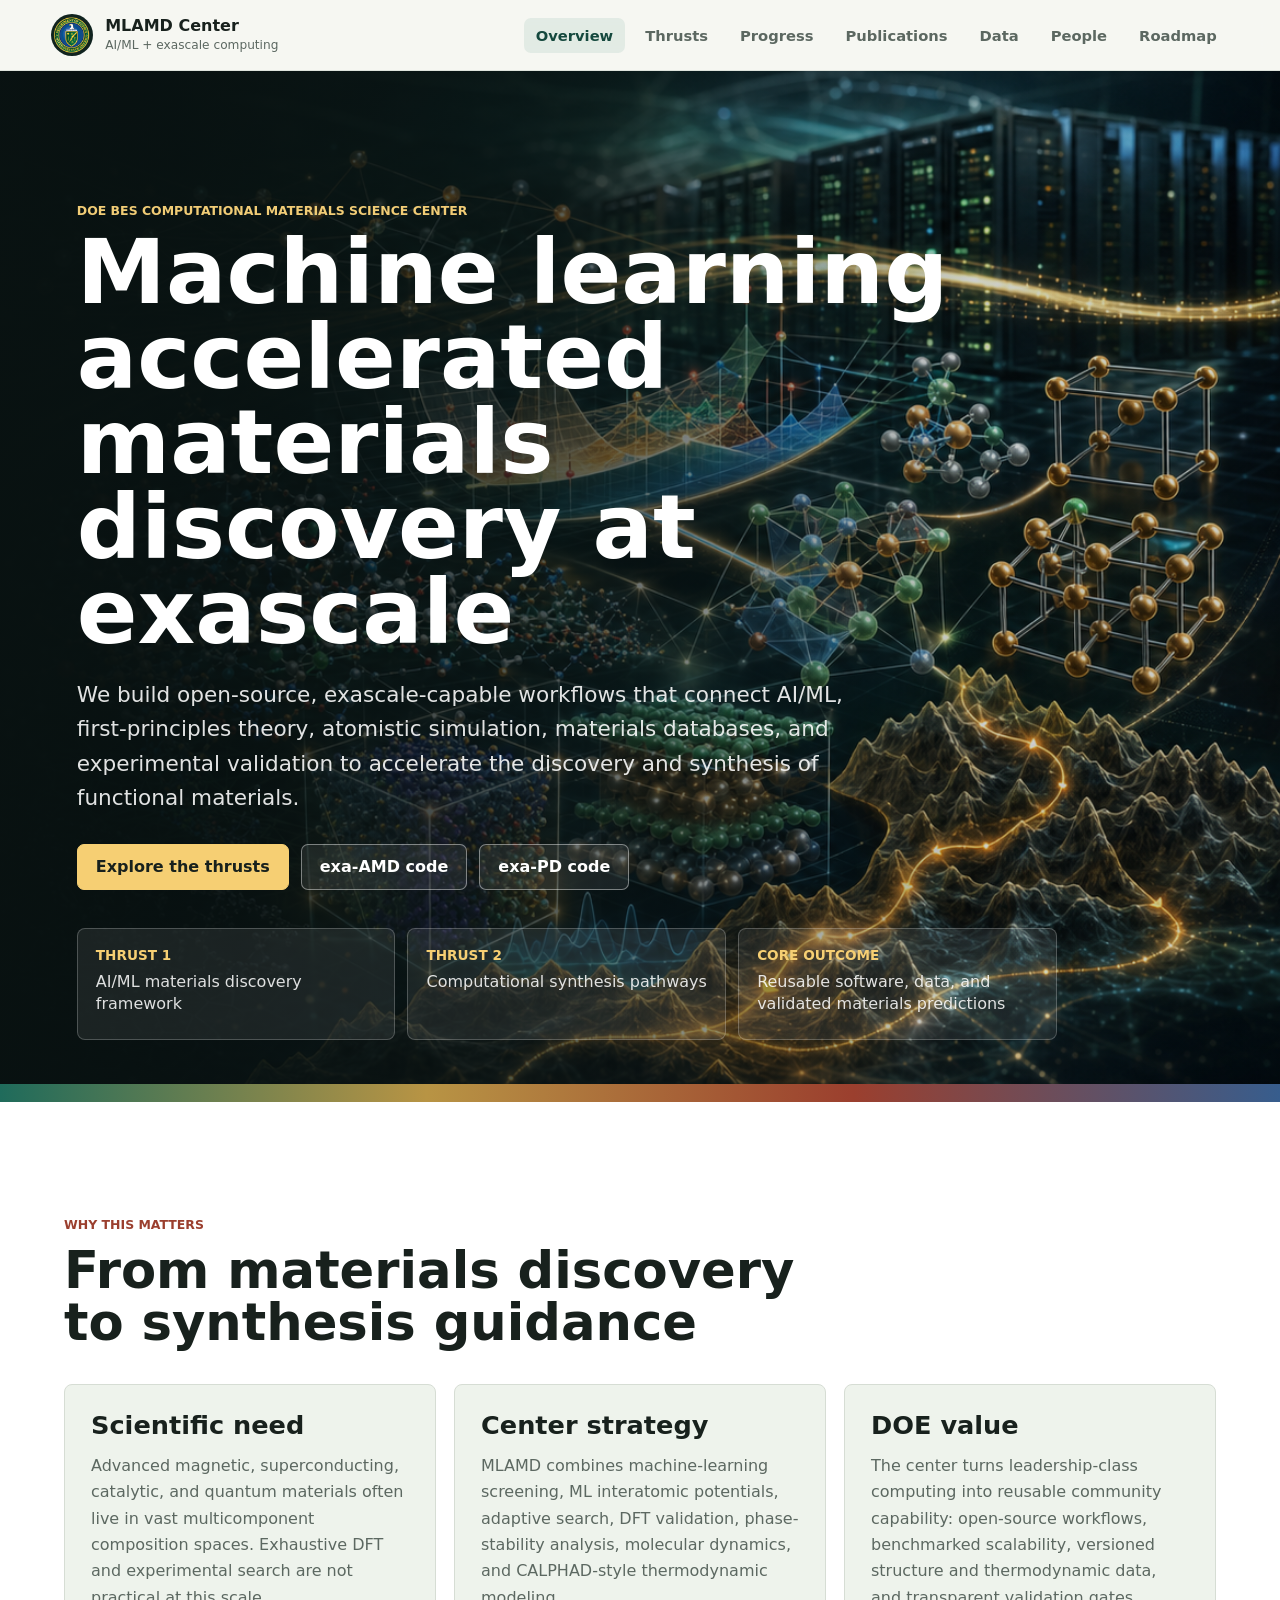
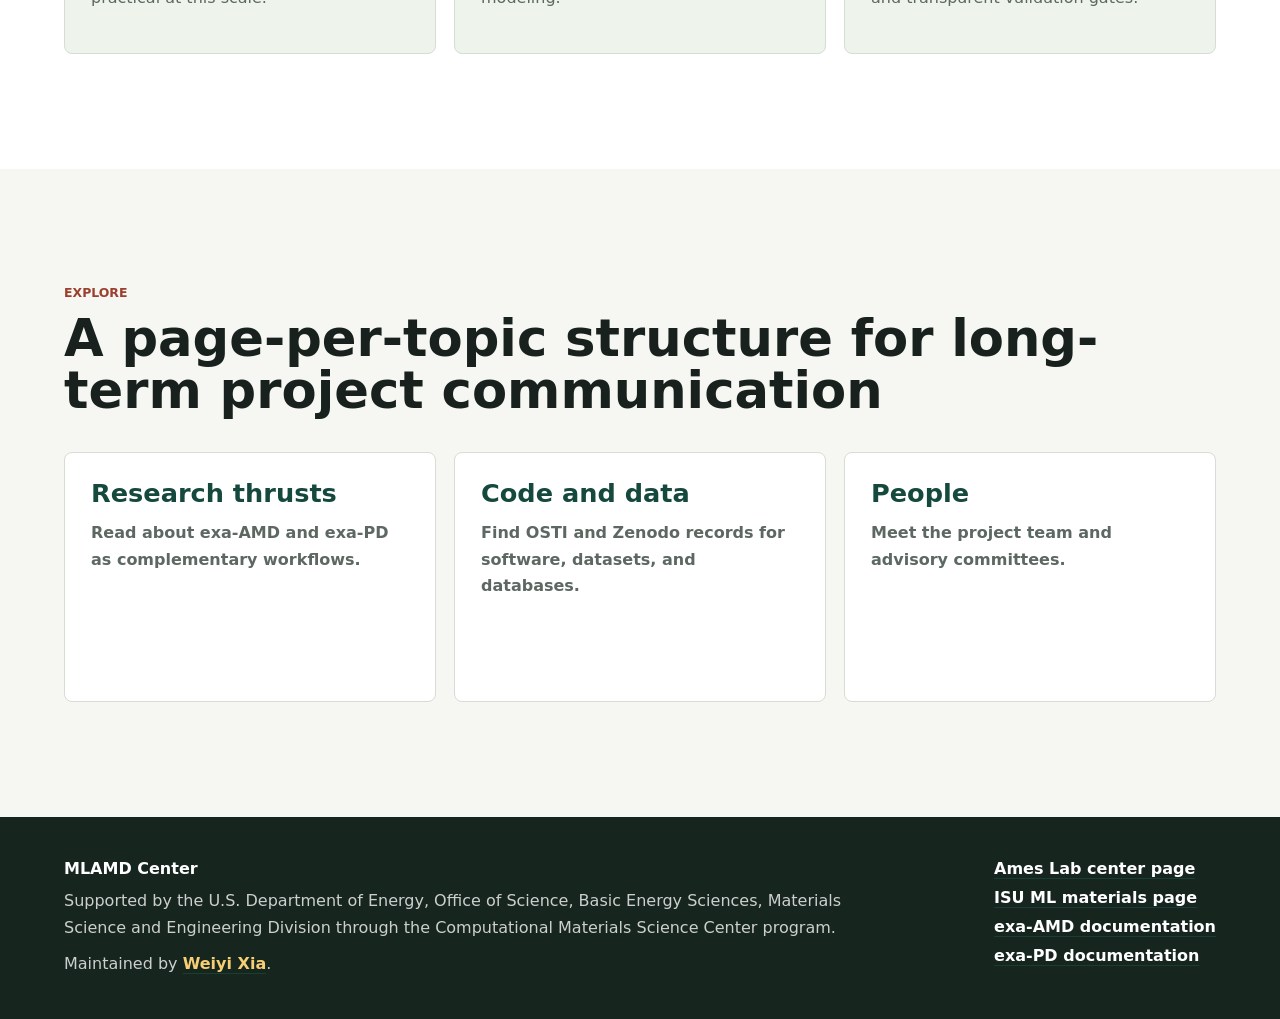
==== index.html @ cbc858d2 "Publish MLAMD center website" ====
<!doctype html>
<html lang="en">
  <head>
    <meta charset="utf-8" />
    <meta name="viewport" content="width=device-width, initial-scale=1" />
    <title>MLAMD Center | MLAMD Center</title>
    <meta name="description" content="Scientific project site for the DOE BES MLAMD Center." />
    <link rel="stylesheet" href="styles.css" />
  </head>
  <body>
    <header class="site-header">
      <a class="brand" href="index.html" aria-label="MLAMD Center home">
        <img class="brand-logo" src="assets/doe-seal.png" alt="U.S. Department of Energy seal" />
        <span>
          <strong>MLAMD Center</strong>
          <small>AI/ML + exascale computing</small>
        </span>
      </a>
      <nav class="main-nav" aria-label="Primary navigation">
        <a class="is-active" href="index.html">Overview</a>
        <a href="thrusts.html">Thrusts</a>
        <a href="progress.html">Progress</a>
        <a href="publications.html">Publications</a>
        <a href="data.html">Data</a>
        <a href="people.html">People</a>
        <a href="roadmap.html">Roadmap</a>
      </nav>
    </header>
    <main id="top">
      <section class="hero" aria-label="Project overview">
        <div class="hero-content">
          <p class="eyebrow">DOE BES Computational Materials Science Center</p>
          <h1>Machine learning accelerated materials discovery at exascale</h1>
          <p class="lead">
            We build open-source, exascale-capable workflows that connect AI/ML, first-principles theory,
            atomistic simulation, materials databases, and experimental validation to accelerate the discovery
            and synthesis of functional materials.
          </p>
          <div class="hero-actions">
            <a class="button primary" href="thrusts.html">Explore the thrusts</a>
            <a class="button secondary" href="https://github.com/ML-AMD/exa-amd">exa-AMD code</a>
            <a class="button secondary" href="https://github.com/ML-AMD/exa-pd">exa-PD code</a>
          </div>
          <div class="hero-facts" aria-label="Project facts">
            <a class="hero-fact" href="thrusts.html#thrust-1">
              <span class="hero-fact-title">Thrust 1</span>
              <span>AI/ML materials discovery framework</span>
            </a>
            <a class="hero-fact" href="thrusts.html#thrust-2">
              <span class="hero-fact-title">Thrust 2</span>
              <span>Computational synthesis pathways</span>
            </a>
            <a class="hero-fact" href="data.html">
              <span class="hero-fact-title">Core outcome</span>
              <span>Reusable software, data, and validated materials predictions</span>
            </a>
          </div>
        </div>
      </section>

      
      <section id="overview" class="section overview">
        <div class="section-heading">
          <p class="eyebrow">Why this matters</p>
          <h2>From materials discovery to synthesis guidance</h2>
        </div>
        <div class="overview-grid">
          <article class="feature-block">
            <h3>Scientific need</h3>
            <p>
              Advanced magnetic, superconducting, catalytic, and quantum materials often live in vast multicomponent
              composition spaces. Exhaustive DFT and experimental search are not practical at this scale.
            </p>
          </article>
          <article class="feature-block">
            <h3>Center strategy</h3>
            <p>
              MLAMD combines machine-learning screening, ML interatomic potentials, adaptive search, DFT validation,
              phase-stability analysis, molecular dynamics, and CALPHAD-style thermodynamic modeling.
            </p>
          </article>
          <article class="feature-block">
            <h3>DOE value</h3>
            <p>
              The center turns leadership-class computing into reusable community capability: open-source workflows,
              benchmarked scalability, versioned structure and thermodynamic data, and transparent validation gates.
            </p>
          </article>
        </div>
      </section>

      
      <section class="section overview">
        <div class="section-heading wide">
          <p class="eyebrow">Explore</p>
          <h2>A page-per-topic structure for long-term project communication</h2>
        </div>
        <div class="overview-grid page-gateway">
          <a class="feature-block" href="thrusts.html"><h3>Research thrusts</h3><p>Read about exa-AMD and exa-PD as complementary workflows.</p></a>
          <a class="feature-block" href="data.html"><h3>Code and data</h3><p>Find OSTI and Zenodo records for software, datasets, and databases.</p></a>
          <a class="feature-block" href="people.html"><h3>People</h3><p>Meet the project team and advisory committees.</p></a>
        </div>
      </section>
    </main>
    <footer class="site-footer">
      <div>
        <strong>MLAMD Center</strong>
        <p>Supported by the U.S. Department of Energy, Office of Science, Basic Energy Sciences, Materials Science and Engineering Division through the Computational Materials Science Center program.</p>
        <p class="maintainer">Maintained by <a href="https://shdejavu.github.io/">Weiyi Xia</a>.</p>
      </div>
      <nav aria-label="Related links">
        <a href="https://www.ameslab.gov/machine-learning-accelerated-materials-discovery-center">Ames Lab center page</a>
        <a href="https://ml-material.physics.iastate.edu/">ISU ML materials page</a>
        <a href="https://ml-amd.github.io/exa-amd/">exa-AMD documentation</a>
        <a href="https://ml-amd.github.io/exa-pd/">exa-PD documentation</a>
      </nav>
    </footer>
    <script src="app.js"></script>
  </body>
</html>
---- styles.css ----
:root {
  color-scheme: light;
  --bg: #f6f7f2;
  --surface: #ffffff;
  --surface-soft: #eef3ec;
  --figure-bg: #ffffff;
  --ink: #18211d;
  --muted: #5c6861;
  --line: #d6ddd4;
  --green: #1f6b5b;
  --green-dark: #15493e;
  --rust: #9b3f2e;
  --gold: #b89444;
  --blue: #375d8d;
  --shadow: 0 18px 45px rgba(19, 28, 24, 0.12);
  font-family:
    Inter, ui-sans-serif, system-ui, -apple-system, BlinkMacSystemFont, "Segoe UI",
    sans-serif;
}

* {
  box-sizing: border-box;
}

html {
  scroll-behavior: smooth;
}

body {
  margin: 0;
  background: var(--bg);
  color: var(--ink);
  letter-spacing: 0;
}

img {
  display: block;
  width: 100%;
}

a {
  color: inherit;
  text-decoration-color: rgba(31, 107, 91, 0.38);
  text-underline-offset: 0.22em;
}

a:hover {
  text-decoration-color: currentColor;
}

.site-header {
  position: sticky;
  top: 0;
  z-index: 30;
  display: flex;
  align-items: center;
  justify-content: space-between;
  gap: 24px;
  padding: 14px clamp(18px, 4vw, 52px);
  background: rgba(246, 247, 242, 0.92);
  border-bottom: 1px solid rgba(214, 221, 212, 0.75);
  backdrop-filter: blur(14px);
}

.brand {
  display: inline-flex;
  align-items: center;
  gap: 12px;
  min-width: 220px;
  text-decoration: none;
}

.brand-logo {
  width: 42px;
  height: 42px;
  object-fit: contain;
  border-radius: 999px;
  background: #10231f;
}

.brand strong,
.brand small {
  display: block;
  line-height: 1.05;
}

.brand small {
  margin-top: 4px;
  color: var(--muted);
  font-size: 0.76rem;
}

.main-nav {
  display: flex;
  align-items: center;
  justify-content: flex-end;
  flex-wrap: wrap;
  gap: 8px;
}

.main-nav a {
  padding: 9px 12px;
  border-radius: 7px;
  color: var(--muted);
  font-size: 0.92rem;
  font-weight: 650;
  text-decoration: none;
}

.main-nav a:hover,
.main-nav a.is-active {
  color: var(--green-dark);
  background: rgba(31, 107, 91, 0.09);
}

.hero {
  position: relative;
  min-height: min(760px, calc(100vh - 10px));
  display: grid;
  align-items: end;
  padding: 132px clamp(20px, 6vw, 82px) 62px;
  overflow: hidden;
  background:
    linear-gradient(90deg, rgba(9, 18, 17, 0.93), rgba(9, 18, 17, 0.7) 42%, rgba(9, 18, 17, 0.2) 76%),
    url("assets/hero-mlamd-ai-exascale.png") center right / cover no-repeat;
  color: #fff;
}

.hero::after {
  position: absolute;
  inset: auto 0 0;
  height: 18px;
  content: "";
  background: linear-gradient(90deg, var(--green), var(--gold), var(--rust), var(--blue));
}

.hero-content {
  position: relative;
  z-index: 1;
  max-width: 1060px;
}

.eyebrow,
.label {
  margin: 0 0 12px;
  color: var(--rust);
  font-size: 0.78rem;
  font-weight: 800;
  text-transform: uppercase;
}

.hero .eyebrow {
  color: #f1cc76;
}

h1,
h2,
h3,
p {
  margin-top: 0;
}

h1 {
  max-width: 980px;
  margin-bottom: 22px;
  font-size: clamp(3.1rem, 7vw, 6.8rem);
  line-height: 0.95;
  letter-spacing: 0;
}

h2 {
  margin-bottom: 0;
  font-size: clamp(2rem, 4vw, 4rem);
  line-height: 1.02;
  letter-spacing: 0;
}

h3 {
  margin-bottom: 12px;
  font-size: clamp(1.2rem, 2vw, 1.75rem);
  line-height: 1.15;
  letter-spacing: 0;
}

.lead {
  max-width: 780px;
  margin-bottom: 28px;
  color: rgba(255, 255, 255, 0.88);
  font-size: clamp(1.1rem, 1.8vw, 1.35rem);
  line-height: 1.6;
}

.hero-actions {
  display: flex;
  flex-wrap: wrap;
  gap: 12px;
  margin-bottom: 38px;
}

.button {
  display: inline-flex;
  align-items: center;
  justify-content: center;
  min-height: 46px;
  padding: 12px 18px;
  border: 1px solid rgba(255, 255, 255, 0.42);
  border-radius: 7px;
  font-weight: 800;
  line-height: 1.15;
  text-align: center;
  text-decoration: none;
}

.button.primary {
  color: var(--ink);
  background: #f6cf73;
  border-color: #f6cf73;
}

.button.secondary {
  color: #fff;
  background: rgba(255, 255, 255, 0.08);
}

.hero-facts {
  display: grid;
  grid-template-columns: repeat(3, minmax(0, 1fr));
  gap: 12px;
  max-width: 980px;
  margin: 0;
}

.hero-facts a {
  min-height: 112px;
  padding: 18px;
  border: 1px solid rgba(255, 255, 255, 0.22);
  border-radius: 8px;
  background: rgba(255, 255, 255, 0.08);
}

.hero-fact-title {
  margin-bottom: 8px;
  color: #f6cf73;
  font-size: 0.85rem;
  font-weight: 800;
  text-transform: uppercase;
}

.hero-facts span:last-child {
  margin: 0;
  color: rgba(255, 255, 255, 0.86);
  line-height: 1.38;
}

.section {
  padding: clamp(64px, 9vw, 118px) clamp(20px, 5vw, 72px);
}

.section:nth-of-type(even) {
  background: var(--surface);
}

.section-heading {
  max-width: 780px;
  margin-bottom: 36px;
}

.section-heading.wide {
  max-width: 1080px;
}

.overview-grid,
.publication-grid,
.roadmap-grid {
  display: grid;
  grid-template-columns: repeat(3, minmax(0, 1fr));
  gap: 18px;
}

.feature-block,
.publication-card,
.roadmap-grid article {
  min-height: 250px;
  padding: 26px;
  border: 1px solid var(--line);
  border-radius: 8px;
  background: var(--surface);
}

.section:nth-of-type(even) .feature-block,
.section:nth-of-type(even) .publication-card,
.section:nth-of-type(even) .roadmap-grid article {
  background: var(--surface-soft);
}

.feature-block p,
.publication-card p,
.roadmap-grid p,
.thrust-copy p,
.timeline p,
.site-footer p {
  color: var(--muted);
  font-size: 1rem;
  line-height: 1.65;
}

.thrusts {
  display: grid;
  gap: 56px;
  background: var(--figure-bg);
}

.thrust-row {
  display: grid;
  grid-template-columns: minmax(0, 0.9fr) minmax(0, 1.1fr);
  gap: clamp(24px, 4vw, 58px);
  align-items: center;
}

.thrust-row.reverse {
  grid-template-columns: minmax(0, 1.1fr) minmax(0, 0.9fr);
}

.thrust-row.reverse .thrust-copy {
  order: 2;
}

.compact-list {
  display: grid;
  gap: 10px;
  margin: 22px 0 0;
  padding-left: 19px;
  color: var(--muted);
  line-height: 1.55;
}

.compact-list li::marker {
  color: var(--green);
}

.media-panel {
  margin: 0;
  overflow: hidden;
  border: 0;
  border-radius: 8px;
  background: var(--figure-bg);
  box-shadow: 0 14px 34px rgba(19, 28, 24, 0.08);
}

.media-panel img {
  min-height: 260px;
  object-fit: contain;
  background: var(--figure-bg);
  border-radius: 8px;
}

.media-panel figcaption,
.wide-figure figcaption {
  padding: 12px 2px 0;
  color: var(--muted);
  border-top: 0;
  font-size: 0.9rem;
  line-height: 1.45;
}

.progress {
  background: var(--figure-bg);
}

.progress-layout {
  display: grid;
  grid-template-columns: minmax(0, 0.9fr) minmax(280px, 0.7fr);
  gap: clamp(24px, 4vw, 52px);
  align-items: start;
}

.timeline {
  position: relative;
  display: grid;
  gap: 16px;
  padding-left: 20px;
}

.timeline::before {
  position: absolute;
  top: 6px;
  bottom: 6px;
  left: 0;
  width: 3px;
  content: "";
  background: linear-gradient(var(--green), var(--gold), var(--rust), var(--blue));
}

.timeline article {
  padding: 22px 24px;
  border: 1px solid var(--line);
  border-radius: 8px;
  background: var(--surface);
}

.timeline span {
  display: inline-block;
  margin-bottom: 10px;
  color: var(--green);
  font-size: 0.82rem;
  font-weight: 850;
  text-transform: uppercase;
}

.evidence-stack {
  display: grid;
  gap: 18px;
}

.publication-card a {
  display: inline-flex;
  margin-top: 8px;
  color: var(--green-dark);
  font-weight: 800;
}

.science-visuals {
  display: grid;
  grid-template-columns: minmax(0, 1fr) minmax(0, 1fr);
  gap: 22px;
  background: var(--figure-bg);
}

.wide-figure {
  margin: 0;
  overflow: hidden;
  border: 0;
  border-radius: 8px;
  background: var(--figure-bg);
}

.wide-figure img {
  aspect-ratio: 16 / 9;
  object-fit: contain;
  background: var(--figure-bg);
  border-radius: 8px;
}

.roadmap-grid {
  grid-template-columns: repeat(4, minmax(0, 1fr));
}

.roadmap-grid article {
  min-height: 280px;
  border-top: 5px solid var(--green);
}

.roadmap-grid article:nth-child(2) {
  border-top-color: var(--gold);
}

.roadmap-grid article:nth-child(3) {
  border-top-color: var(--rust);
}

.roadmap-grid article:nth-child(4) {
  border-top-color: var(--blue);
}

.site-footer {
  display: grid;
  grid-template-columns: minmax(0, 1fr) auto;
  gap: 24px;
  padding: 42px clamp(20px, 5vw, 72px);
  color: #fff;
  background: #17251f;
}

.site-footer p {
  max-width: 820px;
  margin: 10px 0 0;
  color: rgba(255, 255, 255, 0.78);
}

.site-footer nav {
  display: grid;
  gap: 10px;
  align-content: start;
}

.site-footer a {
  color: #fff;
  font-weight: 700;
}

.people-hero {
  display: grid;
  min-height: 540px;
  align-items: end;
  padding: 132px clamp(20px, 6vw, 82px) 62px;
  color: #fff;
  background:
    linear-gradient(90deg, rgba(9, 18, 17, 0.94), rgba(9, 18, 17, 0.76) 46%, rgba(9, 18, 17, 0.34)),
    url("assets/hero-mlamd-ai-exascale.png") center right / cover no-repeat;
}

.people-hero > div {
  max-width: 980px;
}

.people-section {
  background: var(--surface);
}

.people-group {
  display: grid;
  gap: 22px;
  margin-top: 46px;
}

.people-group:first-of-type {
  margin-top: 0;
}

.group-heading {
  display: flex;
  align-items: end;
  justify-content: space-between;
  gap: 24px;
  padding-bottom: 14px;
  border-bottom: 1px solid var(--line);
}

.group-heading .label,
.group-heading h3 {
  margin-bottom: 0;
}

.people-grid {
  display: grid;
  grid-template-columns: repeat(3, minmax(0, 1fr));
  gap: 18px;
}

.people-grid.one-up {
  grid-template-columns: minmax(0, 1fr);
}

.person-card {
  display: grid;
  grid-template-columns: minmax(120px, 0.42fr) minmax(0, 0.58fr);
  gap: 20px;
  min-height: 320px;
  overflow: hidden;
  border: 1px solid var(--line);
  border-radius: 8px;
  background: var(--surface-soft);
}

.featured-person {
  grid-template-columns: minmax(220px, 0.28fr) minmax(0, 0.72fr);
  max-width: 920px;
}

.person-card img {
  height: 100%;
  min-height: 320px;
  object-fit: cover;
  object-position: center top;
  background: #dce3df;
}

.person-photo-placeholder {
  display: grid;
  min-height: 320px;
  place-items: center;
  background:
    linear-gradient(135deg, rgba(31, 107, 91, 0.16), rgba(55, 93, 141, 0.16)),
    var(--surface);
}

.person-photo-placeholder span {
  display: grid;
  width: 88px;
  height: 88px;
  place-items: center;
  color: var(--green-dark);
  border: 1px solid rgba(31, 107, 91, 0.22);
  border-radius: 999px;
  background: rgba(255, 255, 255, 0.72);
  font-size: 1.35rem;
  font-weight: 850;
}

.person-copy {
  display: flex;
  flex-direction: column;
  justify-content: center;
  padding: 22px 22px 22px 0;
}

.person-role {
  margin-bottom: 10px;
  color: var(--rust);
  font-size: 0.76rem;
  font-weight: 850;
  text-transform: uppercase;
}

.person-copy h3 {
  margin-bottom: 8px;
}

.person-title,
.person-org {
  margin-bottom: 4px;
  color: var(--green-dark);
  font-weight: 760;
}

.person-org {
  margin-bottom: 18px;
  color: var(--muted);
}

.person-copy p:last-child {
  margin-bottom: 0;
  color: var(--muted);
  line-height: 1.55;
}

.committee-section {
  background: #e8eee7;
}

.committee-grid {
  display: grid;
  grid-template-columns: repeat(2, minmax(0, 1fr));
  gap: 22px;
}

.committee-panel {
  padding: 28px;
  border: 1px solid var(--line);
  border-radius: 8px;
  background: var(--surface);
}

.committee-list {
  display: grid;
  gap: 16px;
  margin: 0;
  padding: 0;
  list-style: none;
}

.committee-list li {
  display: grid;
  gap: 5px;
  padding-bottom: 15px;
  border-bottom: 1px solid var(--line);
}

.committee-list li:last-child {
  padding-bottom: 0;
  border-bottom: 0;
}

.committee-list strong {
  color: var(--ink);
  font-size: 1.05rem;
}

.committee-list span {
  color: var(--muted);
  line-height: 1.45;
}

@media (max-width: 980px) {
  .site-header {
    align-items: flex-start;
    flex-direction: column;
  }

  .main-nav {
    justify-content: flex-start;
  }

  .hero {
    min-height: auto;
    padding-top: 104px;
  }

  .hero-facts,
  .overview-grid,
  .publication-grid,
  .roadmap-grid,
  .progress-layout,
  .thrust-row,
  .thrust-row.reverse,
  .science-visuals,
  .site-footer,
  .people-grid,
  .committee-grid {
    grid-template-columns: 1fr;
  }

  .person-card,
  .featured-person {
    grid-template-columns: minmax(160px, 0.34fr) minmax(0, 0.66fr);
  }

  .thrust-row.reverse .thrust-copy {
    order: 0;
  }

  .roadmap-grid article,
  .feature-block,
  .publication-card {
    min-height: 0;
  }
}

@media (max-width: 620px) {
  .site-header {
    padding: 12px 16px;
  }

  .brand {
    min-width: 0;
  }

  .main-nav {
    width: 100%;
    max-width: 20rem;
    display: grid;
    grid-template-columns: repeat(2, minmax(0, 1fr));
  }

  .main-nav a {
    padding: 9px 8px;
    font-size: 0.8rem;
    text-align: center;
  }

  .hero {
    padding-right: 18px;
    padding-left: 18px;
    background-position: 62% center;
  }

  .people-hero {
    min-height: 520px;
    padding: 92px 18px 48px;
    background-position: 62% center;
  }

  .hero-actions {
    display: grid;
    max-width: 20rem;
  }

  h1 {
    max-width: 20rem;
    font-size: clamp(2.1rem, 9.2vw, 2.55rem);
  }

  .lead {
    max-width: 20rem;
  }

  h2 {
    font-size: clamp(1.85rem, 11vw, 3rem);
  }

  .section {
    padding-right: 18px;
    padding-left: 18px;
  }

  .media-panel img {
    min-height: 210px;
  }

  .person-card,
  .featured-person {
    grid-template-columns: 1fr;
  }

  .person-card img,
  .person-photo-placeholder {
    width: 100%;
    height: auto;
    max-height: 420px;
    min-height: 0;
    object-fit: contain;
    background: var(--surface);
  }

  .person-photo-placeholder {
    min-height: 240px;
  }

  .person-copy {
    padding: 0 20px 22px;
  }

  .group-heading {
    display: grid;
  }
}


.hero-fact {
  color: inherit;
  text-decoration: none;
  transition: transform 160ms ease, background 160ms ease, border-color 160ms ease;
}

.hero-fact:hover {
  transform: translateY(-2px);
  background: rgba(255, 255, 255, 0.13);
  border-color: rgba(255, 255, 255, 0.42);
}

.hero-fact-title {
  display: block;
  margin-bottom: 8px;
  color: #f6cf73;
  font-size: 0.85rem;
  font-weight: 800;
  text-transform: uppercase;
}

.hero-facts span:last-child {
  display: block;
  color: rgba(255, 255, 255, 0.86);
  line-height: 1.38;
}

.section-intro {
  max-width: 900px;
  margin-top: 20px;
  color: var(--muted);
  font-size: 1.05rem;
  line-height: 1.65;
}

.data-section {
  background: var(--surface);
}

.data-grid {
  display: grid;
  grid-template-columns: repeat(3, minmax(0, 1fr));
  gap: 18px;
}

.data-card {
  display: flex;
  min-height: 360px;
  flex-direction: column;
  padding: 26px;
  border: 1px solid var(--line);
  border-radius: 8px;
  background: var(--surface-soft);
}

.data-card.featured-data {
  background: #fff;
  border-top: 5px solid var(--green);
}

.data-card h3 {
  margin-bottom: 14px;
}

.data-card p {
  color: var(--muted);
  line-height: 1.6;
}

.data-meta {
  display: grid;
  gap: 8px;
  margin: auto 0 20px;
  padding-top: 18px;
}

.data-meta div {
  display: grid;
  grid-template-columns: 82px minmax(0, 1fr);
  gap: 12px;
  border-top: 1px solid var(--line);
  padding-top: 8px;
}

.data-meta dt {
  color: var(--green-dark);
  font-size: 0.76rem;
  font-weight: 850;
  text-transform: uppercase;
}

.data-meta dd {
  margin: 0;
  color: var(--muted);
  overflow-wrap: anywhere;
}

.data-links {
  display: flex;
  flex-wrap: wrap;
  gap: 10px;
}

.data-links a,
.page-gateway a {
  color: var(--green-dark);
  font-weight: 800;
}

.page-gateway a {
  text-decoration: none;
}

.maintainer {
  margin-top: 12px;
  color: rgba(255, 255, 255, 0.84);
}

.maintainer a {
  color: #f6cf73;
}

.person-link-card {
  color: inherit;
  text-decoration: none;
  transition: transform 160ms ease, box-shadow 160ms ease;
}

.person-link-card:hover {
  transform: translateY(-2px);
  box-shadow: var(--shadow);
}

.page-hero {
  min-height: 520px;
}

@media (max-width: 980px) {
  .data-grid {
    grid-template-columns: 1fr;
  }
}
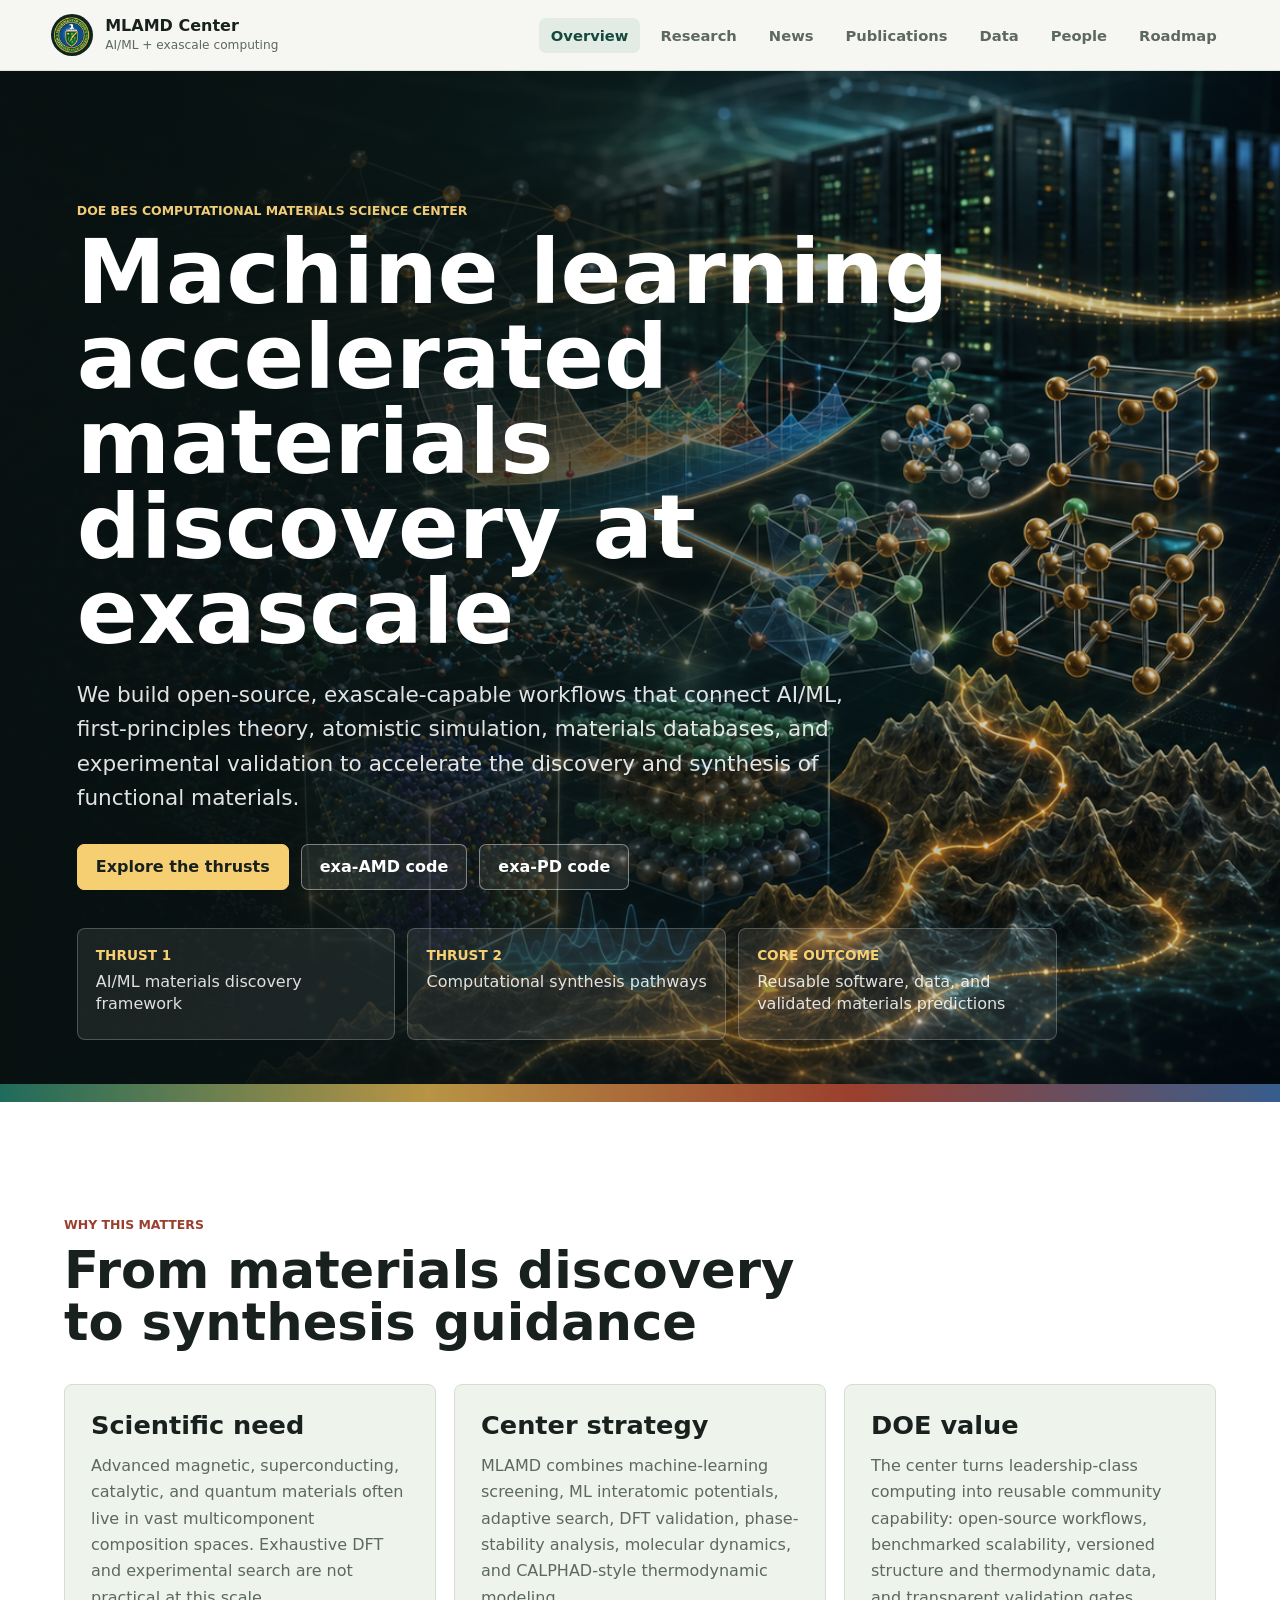
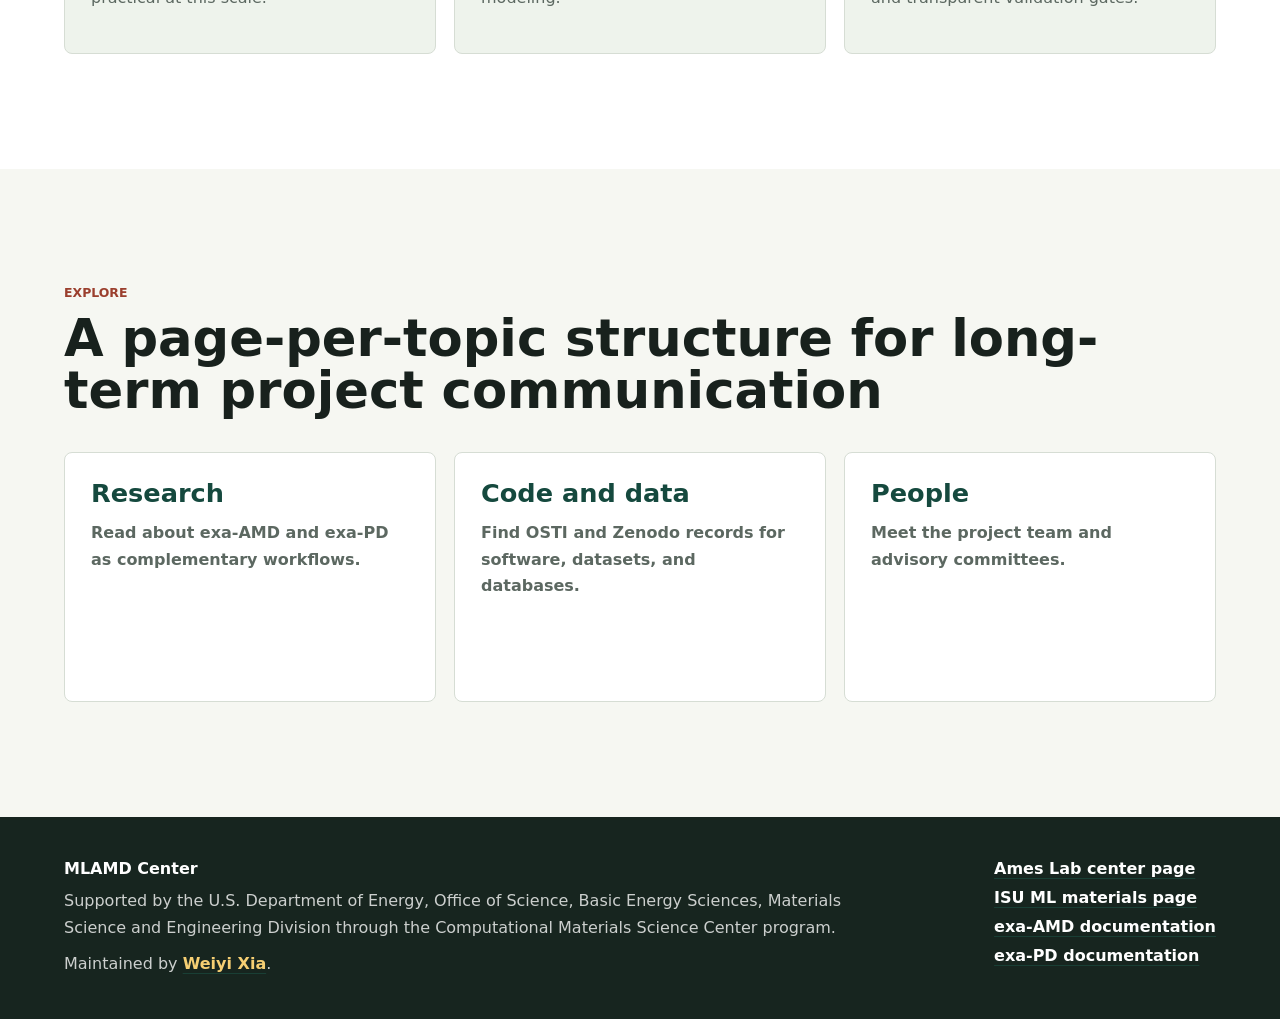
==== commit f3918118: "Rename navigation to research and news" ====
--- a/index.html
+++ b/index.html
@@ -18,8 +18,8 @@
       </a>
       <nav class="main-nav" aria-label="Primary navigation">
         <a class="is-active" href="index.html">Overview</a>
-        <a href="thrusts.html">Thrusts</a>
-        <a href="progress.html">Progress</a>
+        <a href="research.html">Research</a>
+        <a href="news.html">News</a>
         <a href="publications.html">Publications</a>
         <a href="data.html">Data</a>
         <a href="people.html">People</a>
@@ -37,16 +37,16 @@
             and synthesis of functional materials.
           </p>
           <div class="hero-actions">
-            <a class="button primary" href="thrusts.html">Explore the thrusts</a>
+            <a class="button primary" href="research.html">Explore the thrusts</a>
             <a class="button secondary" href="https://github.com/ML-AMD/exa-amd">exa-AMD code</a>
             <a class="button secondary" href="https://github.com/ML-AMD/exa-pd">exa-PD code</a>
           </div>
           <div class="hero-facts" aria-label="Project facts">
-            <a class="hero-fact" href="thrusts.html#thrust-1">
+            <a class="hero-fact" href="research.html#thrust-1">
               <span class="hero-fact-title">Thrust 1</span>
               <span>AI/ML materials discovery framework</span>
             </a>
-            <a class="hero-fact" href="thrusts.html#thrust-2">
+            <a class="hero-fact" href="research.html#thrust-2">
               <span class="hero-fact-title">Thrust 2</span>
               <span>Computational synthesis pathways</span>
             </a>
@@ -96,7 +96,7 @@
           <h2>A page-per-topic structure for long-term project communication</h2>
         </div>
         <div class="overview-grid page-gateway">
-          <a class="feature-block" href="thrusts.html"><h3>Research thrusts</h3><p>Read about exa-AMD and exa-PD as complementary workflows.</p></a>
+          <a class="feature-block" href="research.html"><h3>Research</h3><p>Read about exa-AMD and exa-PD as complementary workflows.</p></a>
           <a class="feature-block" href="data.html"><h3>Code and data</h3><p>Find OSTI and Zenodo records for software, datasets, and databases.</p></a>
           <a class="feature-block" href="people.html"><h3>People</h3><p>Meet the project team and advisory committees.</p></a>
         </div>
--- a/styles.css
+++ b/styles.css
@@ -306,8 +306,40 @@
 
 .thrusts {
   display: grid;
-  gap: 56px;
+  gap: 42px;
   background: var(--figure-bg);
+}
+
+.thrust-block {
+  display: grid;
+  gap: 30px;
+  padding: clamp(24px, 4vw, 42px);
+  border: 1px solid rgba(53, 73, 60, 0.14);
+  border-top: 8px solid var(--green);
+  border-radius: 8px;
+  background: #fff;
+  box-shadow: 0 18px 44px rgba(19, 28, 24, 0.08);
+}
+
+.thrust-block-pd {
+  border-top-color: var(--blue);
+}
+
+.thrust-block-heading {
+  max-width: 1040px;
+}
+
+.thrust-block-heading p,
+.thrust-publication-note p {
+  color: var(--muted);
+  font-size: 1rem;
+  line-height: 1.65;
+}
+
+.thrust-block h4 {
+  margin: 0 0 10px;
+  color: var(--ink);
+  font-size: 1.05rem;
 }
 
 .thrust-row {
@@ -317,12 +349,65 @@
   align-items: center;
 }
 
+.thrust-block .thrust-row {
+  align-items: start;
+}
+
 .thrust-row.reverse {
   grid-template-columns: minmax(0, 1.1fr) minmax(0, 0.9fr);
 }
 
 .thrust-row.reverse .thrust-copy {
   order: 2;
+}
+
+.thrust-subsection {
+  display: grid;
+  grid-template-columns: minmax(0, 0.9fr) minmax(0, 1.1fr);
+  gap: clamp(24px, 4vw, 48px);
+  align-items: start;
+  padding-top: 28px;
+  border-top: 1px solid rgba(53, 73, 60, 0.14);
+}
+
+.thrust-progress-figures {
+  display: grid;
+  grid-template-columns: repeat(2, minmax(0, 1fr));
+  gap: 18px;
+}
+
+.thrust-publication-note {
+  grid-template-columns: minmax(0, 1fr) auto;
+  align-items: center;
+  background: var(--soft);
+  border: 1px solid rgba(53, 73, 60, 0.12);
+  border-radius: 8px;
+  padding: 22px;
+}
+
+.thrust-link-row {
+  display: flex;
+  flex-wrap: wrap;
+  justify-content: flex-end;
+  gap: 10px;
+}
+
+.thrust-link-row a {
+  display: inline-flex;
+  align-items: center;
+  justify-content: center;
+  min-height: 38px;
+  padding: 9px 13px;
+  color: #fff;
+  background: var(--green);
+  border-radius: 999px;
+  font-size: 0.88rem;
+  font-weight: 800;
+  text-decoration: none;
+}
+
+.thrust-block-pd .thrust-link-row a {
+  background: var(--blue);
 }
 
 .compact-list {
@@ -336,6 +421,24 @@
 
 .compact-list li::marker {
   color: var(--green);
+}
+
+.module-list {
+  margin-top: 18px;
+}
+
+.module-list li {
+  padding-left: 2px;
+}
+
+.module-list strong {
+  display: block;
+  margin-bottom: 3px;
+  color: var(--ink);
+}
+
+.thrust-block-pd .compact-list li::marker {
+  color: var(--blue);
 }
 
 .media-panel {
@@ -348,6 +451,7 @@
 }
 
 .media-panel img {
+  width: 100%;
   min-height: 260px;
   object-fit: contain;
   background: var(--figure-bg);
@@ -693,6 +797,9 @@
   .progress-layout,
   .thrust-row,
   .thrust-row.reverse,
+  .thrust-subsection,
+  .thrust-publication-note,
+  .thrust-progress-figures,
   .science-visuals,
   .site-footer,
   .people-grid,
@@ -707,6 +814,10 @@
 
   .thrust-row.reverse .thrust-copy {
     order: 0;
+  }
+
+  .thrust-link-row {
+    justify-content: flex-start;
   }
 
   .roadmap-grid article,
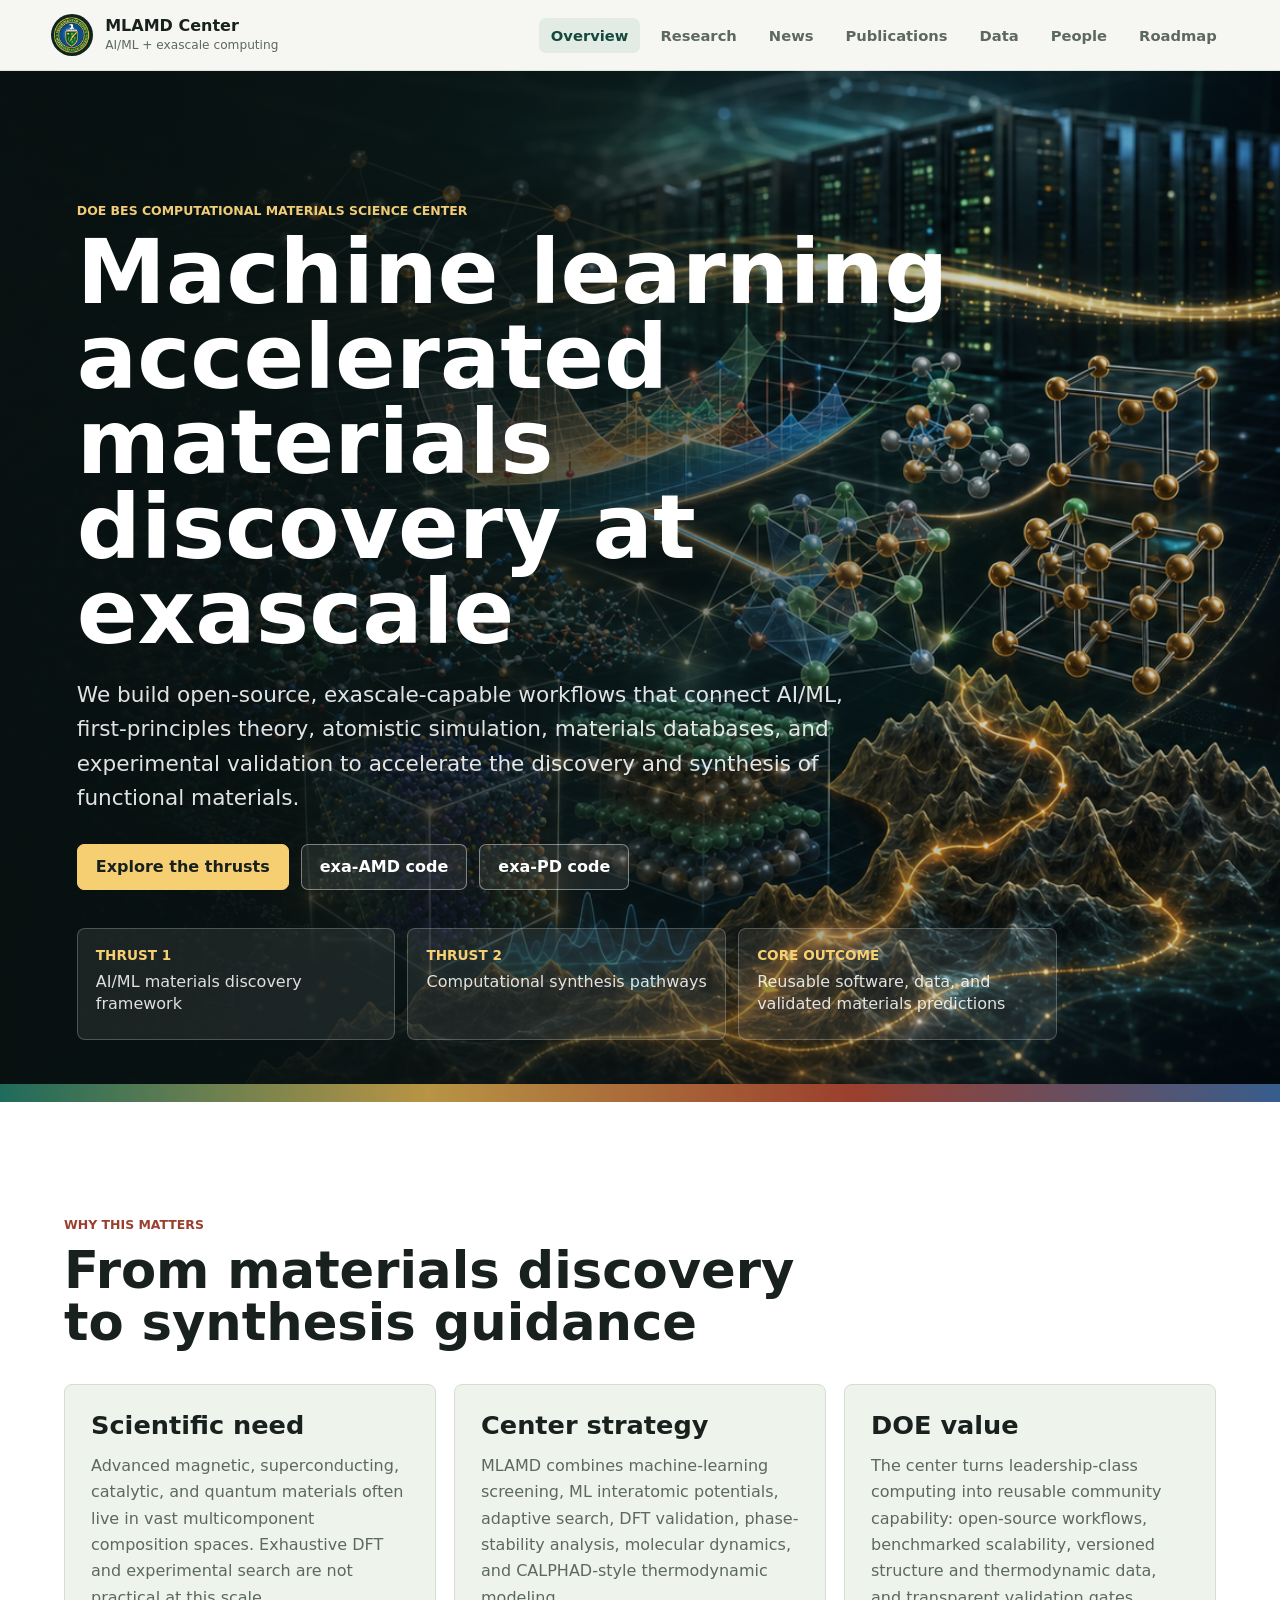
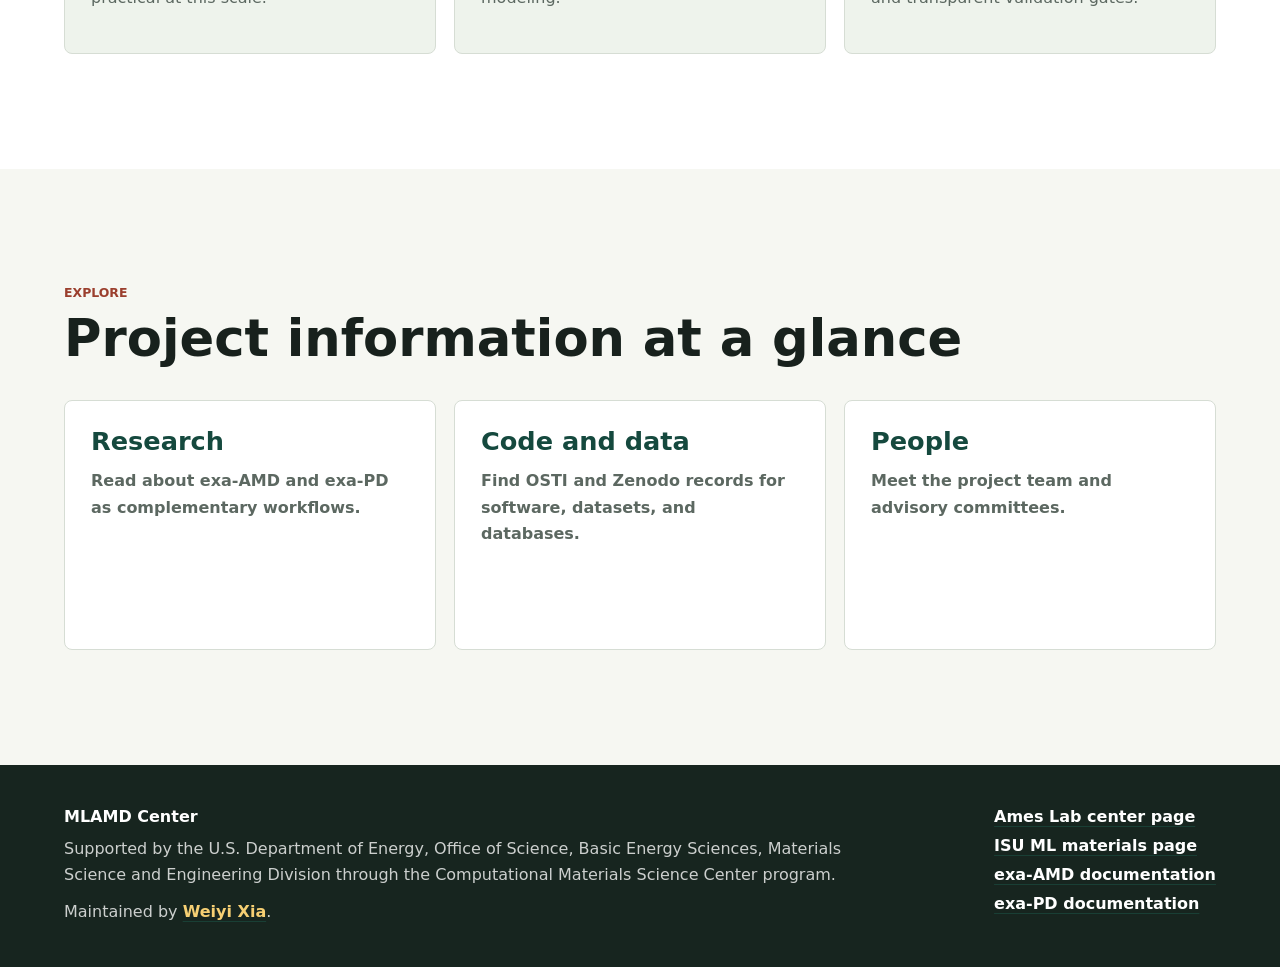
==== commit 7af55f67: "Refine homepage explore heading" ====
--- a/index.html
+++ b/index.html
@@ -93,7 +93,7 @@
       <section class="section overview">
         <div class="section-heading wide">
           <p class="eyebrow">Explore</p>
-          <h2>A page-per-topic structure for long-term project communication</h2>
+          <h2>Project information at a glance</h2>
         </div>
         <div class="overview-grid page-gateway">
           <a class="feature-block" href="research.html"><h3>Research</h3><p>Read about exa-AMD and exa-PD as complementary workflows.</p></a>
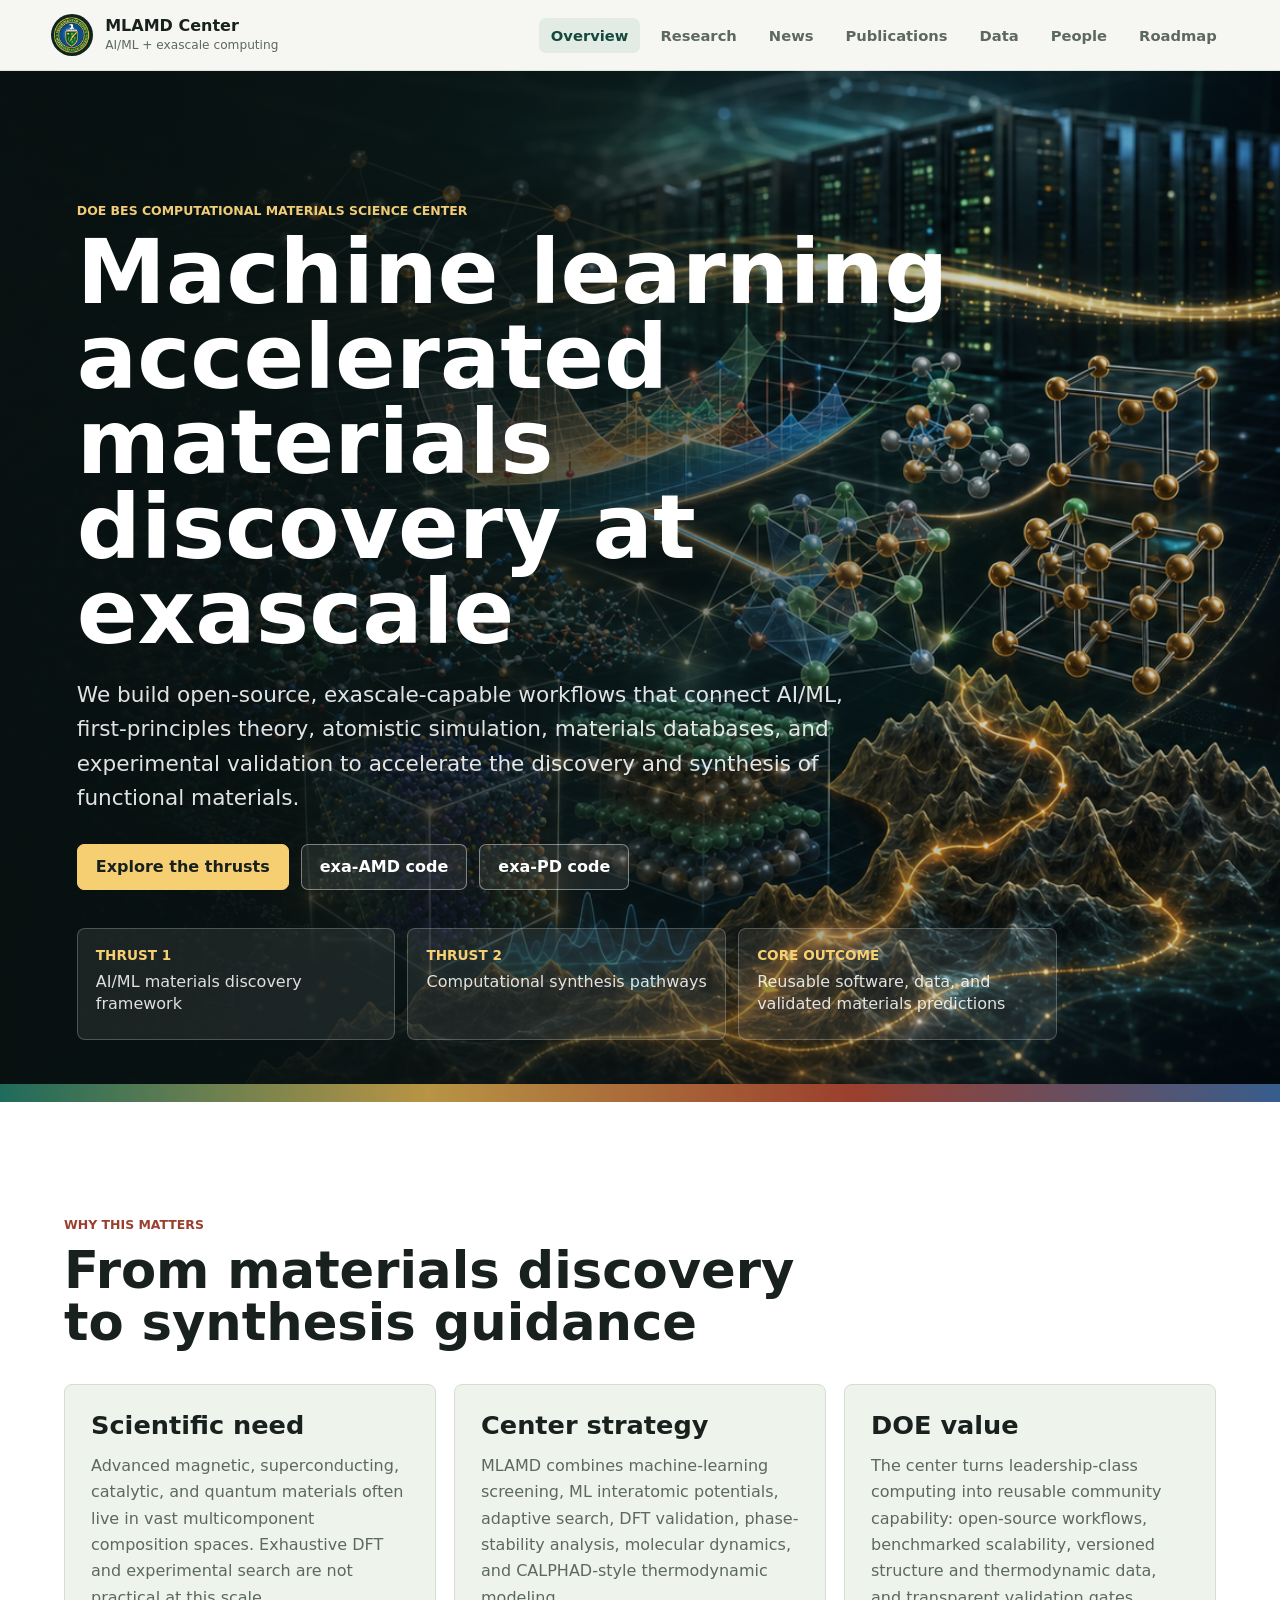
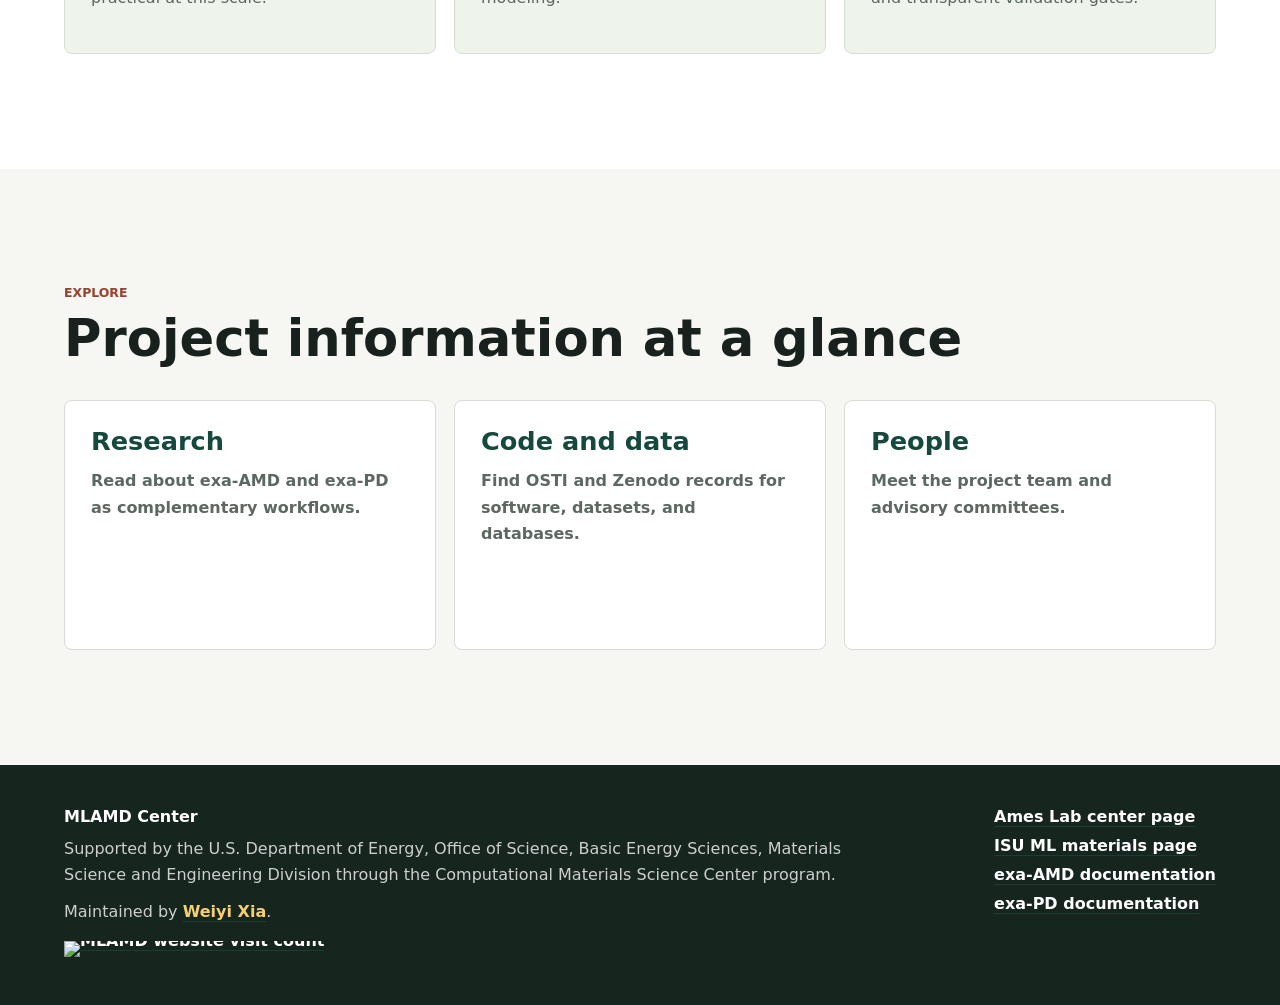
==== commit 119b36ff: "Publish exaPD paper and add visit counter" ====
--- a/index.html
+++ b/index.html
@@ -107,6 +107,9 @@
         <strong>MLAMD Center</strong>
         <p>Supported by the U.S. Department of Energy, Office of Science, Basic Energy Sciences, Materials Science and Engineering Division through the Computational Materials Science Center program.</p>
         <p class="maintainer">Maintained by <a href="https://shdejavu.github.io/">Weiyi Xia</a>.</p>
+        <a class="visit-counter" href="https://hits.sh/ml-amd.github.io/" aria-label="View MLAMD website visit statistics">
+          <img src="https://hits.sh/ml-amd.github.io.svg?style=flat-square&amp;label=Site%20visits&amp;color=2f7f6f" alt="MLAMD website visit count" loading="lazy" />
+        </a>
       </div>
       <nav aria-label="Related links">
         <a href="https://www.ameslab.gov/machine-learning-accelerated-materials-discovery-center">Ames Lab center page</a>
--- a/styles.css
+++ b/styles.css
@@ -592,6 +592,17 @@
   font-weight: 700;
 }
 
+.visit-counter {
+  display: inline-flex;
+  margin-top: 16px;
+  line-height: 0;
+}
+
+.visit-counter img {
+  width: auto;
+  height: 22px;
+}
+
 .people-hero {
   display: grid;
   min-height: 540px;
@@ -726,6 +737,13 @@
   margin-bottom: 0;
   color: var(--muted);
   line-height: 1.55;
+}
+
+.person-email {
+  display: inline-block;
+  margin-top: 10px;
+  color: var(--green-dark);
+  font-weight: 800;
 }
 
 .committee-section {
